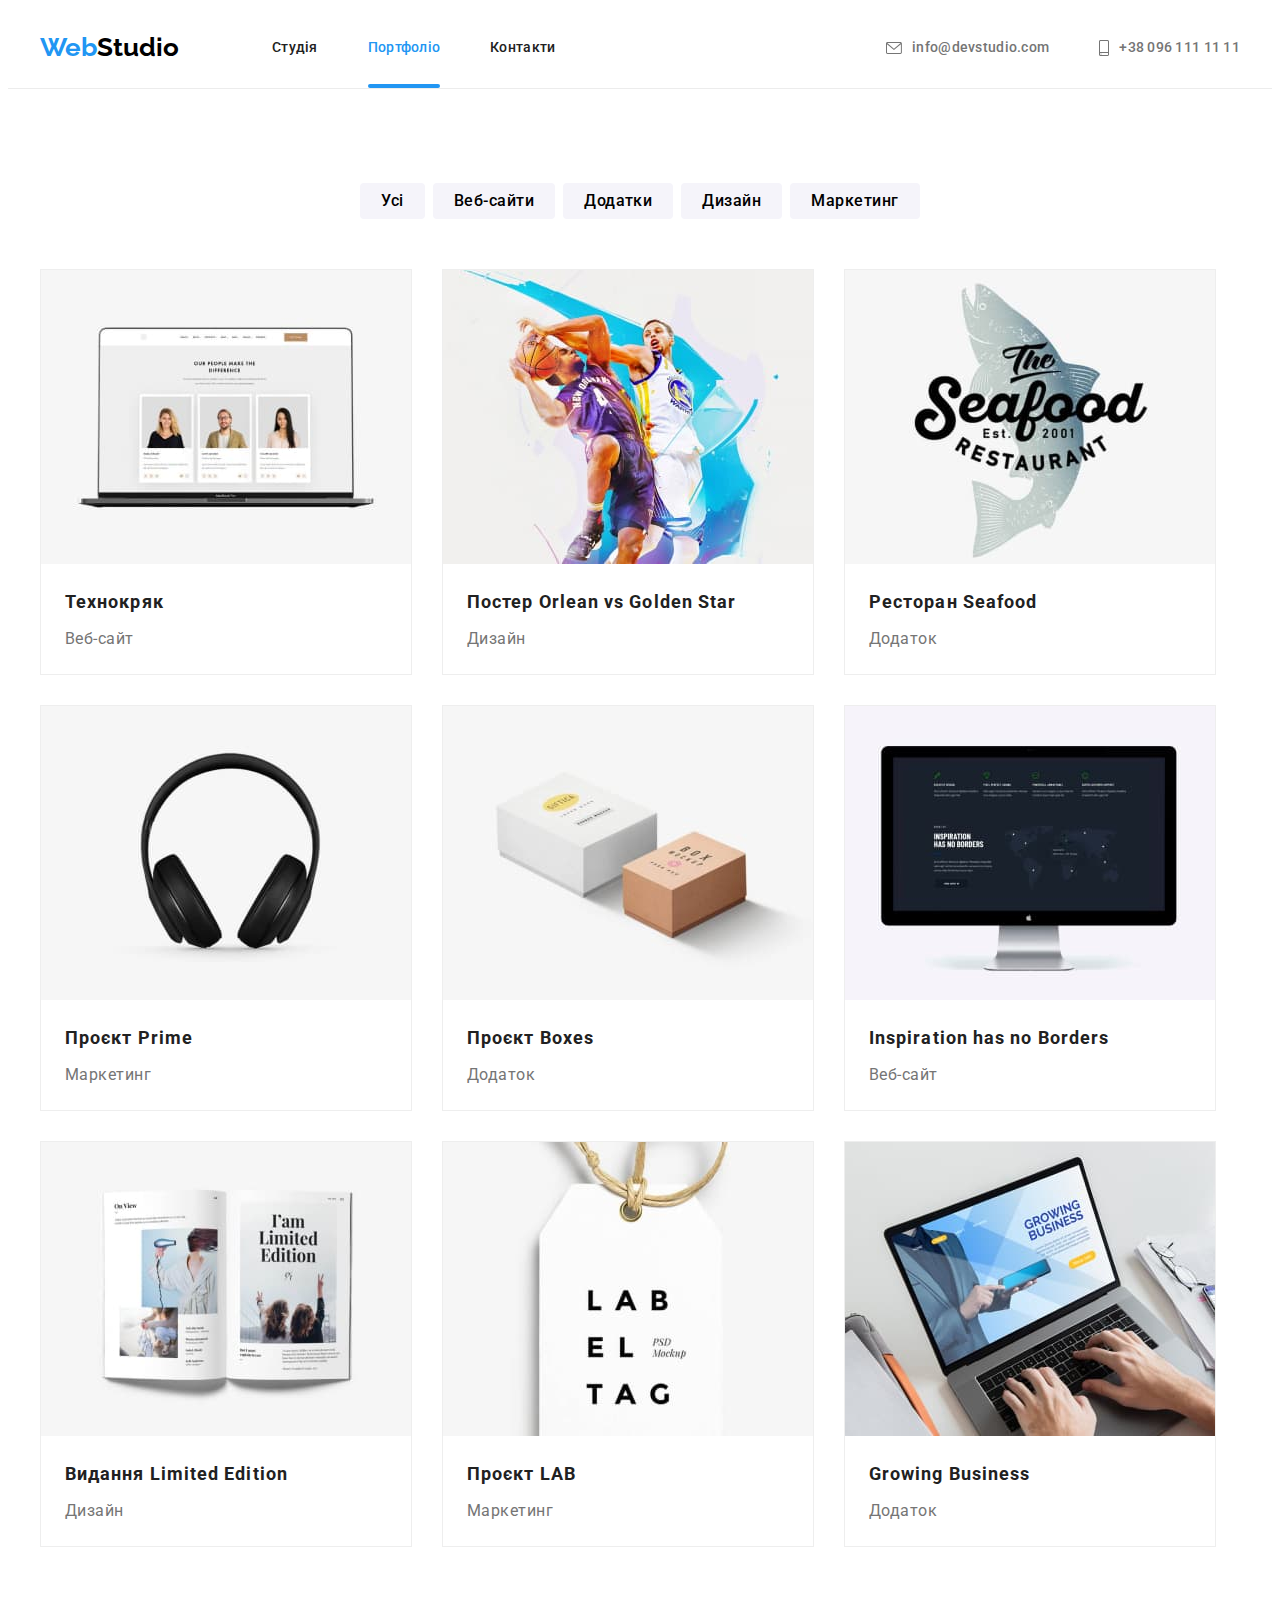
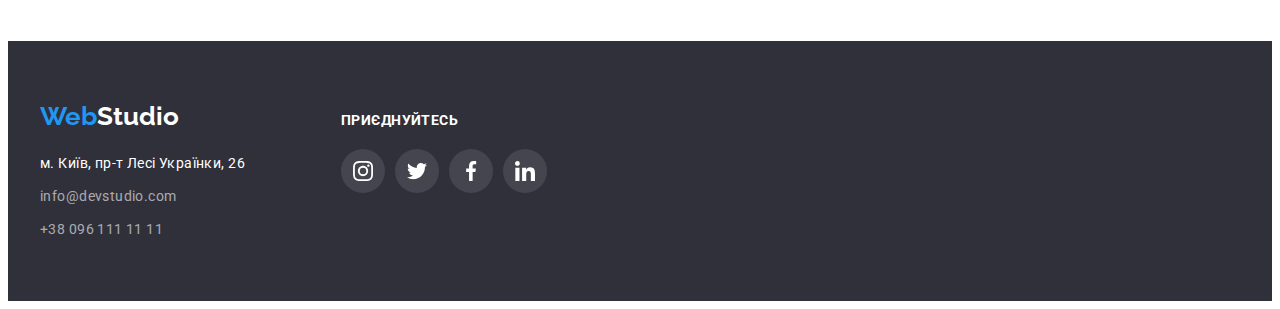
==== portfolio.html @ eac92ee5 "Initial commit" ====
<!DOCTYPE html>
<html lang="uk">
  <head>
    <meta charset="UTF-8" />
    <meta http-equiv="X-UA-Compatible" content="IE=edge" />
    <meta name="viewport" content="width=device-width, initial-scale=1.0" />
    <title>WebStudio</title>

    <!-- fonts -->
    <link rel="preconnect" href="https://fonts.googleapis.com" />
    <link rel="preconnect" href="https://fonts.gstatic.com" crossorigin />
    <link
      href="https://fonts.googleapis.com/css2?family=Raleway:wght@700&family=Roboto:wght@400;500;700;900&display=swap"
      rel="stylesheet"
    />

    <!-- normolize -->
    <link
      rel="stylesheet"
      href="https://cdnjs.cloudflare.com/ajax/libs/modern-normalize/1.1.0/modern-normalize.min.css"
      integrity="sha512-wpPYUAdjBVSE4KJnH1VR1HeZfpl1ub8YT/NKx4PuQ5NmX2tKuGu6U/JRp5y+Y8XG2tV+wKQpNHVUX03MfMFn9Q=="
      crossorigin="anonymous"
      referrerpolicy="no-referrer"
    />

    <!-- base styles -->
    <link rel="stylesheet" href="./css/styles.css" />
  </head>

  <body>
    <!--heder-->
    <header class="header">
      <div class="container">
        <nav class="header-nav">
          <a href="./index.html" class="logo" lang="en"> <span class="accent">Web</span>Studio</a>
          <ul class="site-nav">
            <li class="item"><a href="./index.html" class="link-nav">Студія</a></li>
            <li class="item"><a href="./portfolio.html" class="link-nav current">Портфоліо</a></li>
            <li class="item"><a href="./" class="link-nav">Контакти</a></li>
          </ul>
        </nav>

        <ul class="contact-heder">
          <li class="item">
            <a href="mailto:info@devstudio.com" class="link header-contact">
              <svg class="header-icon" width="16" height="12">
                <use href="./images/icons.svg#icon-envelope"></use>
              </svg>
              info@devstudio.com</a
            >
          </li>
          <li class="item">
            <a href="tel:+380961111111" class="link header-contact">
              <svg class="header-icon" width="10" height="16">
                <use href="./images/icons.svg#icon-smartphone"></use>
              </svg>
              +38 096 111 11 11</a
            >
          </li>
        </ul>
      </div>
    </header>

    <main>
      <!--section Наші роботи, сховати-->
      <section class="section">
        <div class="container">
          <h1 class="visually-hidden">Наші роботи</h1>

          <ul class="portfolio">
            <li class="item"><button type="button" class="portfolio-button">Усі</button></li>
            <li class="item"><button type="button" class="portfolio-button">Веб-сайти</button></li>
            <li class="item"><button type="button" class="portfolio-button">Додатки</button></li>
            <li class="item"><button type="button" class="portfolio-button">Дизайн</button></li>
            <li class="item"><button type="button" class="portfolio-button">Маркетинг</button></li>
          </ul>

          <ul class="project">
            <li class="item">
              <a class="project-link" href="" target="_blank" rel="noopener noreferrer">
                <div class="project-thumb">
                  <img src="./images/portfolio/img1.jpg" alt="Технохряк" width="370" height="294" />
                  <div class="overlay">
                    <div class="overlay-text">
                      Ресурс пропонує комплексні пропозиції з різним рівнем функціоналу та сервісів.
                      Все це дозволить відвідувачу отримати вичерпні відомості про компанію чи
                      приватну особу.
                    </div>
                  </div>
                </div>
                <div class="project-description">
                  <h2 class="name">Технокряк</h2>
                  <p class="type">Веб-сайт</p>
                </div>
              </a>
            </li>

            <li class="item">
              <a class="project-link" href="" target="_blank" rel="noopener noreferrer">
                <div class="project-thumb">
                  <img src="./images/portfolio/img2.jpg" alt="Постер" width="370" height="294" />
                  <div class="overlay">
                    <div class="overlay-text">
                      Ресурс пропонує комплексні пропозиції з різним рівнем функціоналу та сервісів.
                      Все це дозволить відвідувачу отримати вичерпні відомості про компанію чи
                      приватну особу.
                    </div>
                  </div>
                </div>
                <div class="project-description">
                  <h2 class="name">Постер <span lang="en">Orlean vs Golden Star</span></h2>
                  <p class="type">Дизайн</p>
                </div>
              </a>
            </li>

            <li class="item">
              <a class="project-link" href="" target="_blank" rel="noopener noreferrer">
                <div class="project-thumb">
                  <img src="./images/portfolio/img3.jpg" alt="ІРесторан" width="370" height="294" />
                  <div class="overlay">
                    <div class="overlay-text">
                      Ресурс пропонує комплексні пропозиції з різним рівнем функціоналу та сервісів.
                      Все це дозволить відвідувачу отримати вичерпні відомості про компанію чи
                      приватну особу.
                    </div>
                  </div>
                </div>
                <div class="project-description">
                  <h2 class="name">Ресторан<span lang="en"> Seafood</span></h2>
                  <p class="type">Додаток</p>
                </div>
              </a>
            </li>

            <li class="item">
              <a class="project-link" href="" target="_blank" rel="noopener noreferrer">
                <div class="project-thumb">
                  <img
                    src="./images/portfolio/img4.jpg"
                    alt="Проєкт Прайм"
                    width="370"
                    height="294"
                  />
                  <div class="overlay">
                    <div class="overlay-text">
                      Ресурс пропонує комплексні пропозиції з різним рівнем функціоналу та сервісів.
                      Все це дозволить відвідувачу отримати вичерпні відомості про компанію чи
                      приватну особу.
                    </div>
                  </div>
                </div>
                <div class="project-description">
                  <h2 class="name">Проєкт<span lang="en"> Prime</span></h2>
                  <p class="type">Маркетинг</p>
                </div>
              </a>
            </li>

            <li class="item">
              <a class="project-link" href="" target="_blank" rel="noopener noreferrer">
                <div class="project-thumb">
                  <img
                    src="./images/portfolio/img5.jpg"
                    alt="Проєкт Боксес"
                    width="370"
                    height="294"
                  />
                  <div class="overlay">
                    <div class="overlay-text">
                      Ресурс пропонує комплексні пропозиції з різним рівнем функціоналу та сервісів.
                      Все це дозволить відвідувачу отримати вичерпні відомості про компанію чи
                      приватну особу.
                    </div>
                  </div>
                </div>
                <div class="project-description">
                  <h2 class="name">Проєкт<span lang="en"> Boxes</span></h2>
                  <p class="type">Додаток</p>
                </div>
              </a>
            </li>

            <li class="item">
              <a class="project-link" href="" target="_blank" rel="noopener noreferrer">
                <div class="project-thumb">
                  <img
                    src="./images/portfolio/img6.jpg"
                    alt="Натхнення без кордонів"
                    width="370"
                    height="294"
                  />
                  <div class="overlay">
                    <div class="overlay-text">
                      Ресурс пропонує комплексні пропозиції з різним рівнем функціоналу та сервісів.
                      Все це дозволить відвідувачу отримати вичерпні відомості про компанію чи
                      приватну особу.
                    </div>
                  </div>
                </div>
                <div class="project-description">
                  <h2 class="name" lang="en">Inspiration has no Borders</h2>
                  <p class="type">Веб-сайт</p>
                </div>
              </a>
            </li>

            <li class="item">
              <a class="project-link" href="" target="_blank" rel="noopener noreferrer">
                <div class="project-thumb">
                  <img src="./images/portfolio/img7.jpg" alt="Видання" width="370" height="294" />
                  <div class="overlay">
                    <div class="overlay-text">
                      Ресурс пропонує комплексні пропозиції з різним рівнем функціоналу та сервісів.
                      Все це дозволить відвідувачу отримати вичерпні відомості про компанію чи
                      приватну особу.
                    </div>
                  </div>
                </div>
                <div class="project-description">
                  <h2 class="name">Видання <span lang="en">Limited Edition</span></h2>
                  <p class="type">Дизайн</p>
                </div>
              </a>
            </li>

            <li class="item">
              <a class="project-link" href="" target="_blank" rel="noopener noreferrer">
                <div class="project-thumb">
                  <img
                    src="./images/portfolio/img8.jpg"
                    alt="Проєкт ЛАБ"
                    width="370"
                    height="294"
                  />
                  <div class="overlay">
                    <div class="overlay-text">
                      Ресурс пропонує комплексні пропозиції з різним рівнем функціоналу та сервісів.
                      Все це дозволить відвідувачу отримати вичерпні відомості про компанію чи
                      приватну особу.
                    </div>
                  </div>
                </div>
                <div class="project-description">
                  <h2 class="name">Проєкт <span lang="en">LAB</span></h2>
                  <p class="type">Маркетинг</p>
                </div>
              </a>
            </li>

            <li class="item">
              <a class="project-link" href="" target="_blank" rel="noopener noreferrer">
                <div class="project-thumb">
                  <img
                    src="./images/portfolio/img9.jpg"
                    alt="Зростаючий бізнес"
                    width="370"
                    height="294"
                  />
                  <div class="overlay">
                    <div class="overlay-text">
                      Ресурс пропонує комплексні пропозиції з різним рівнем функціоналу та сервісів.
                      Все це дозволить відвідувачу отримати вичерпні відомості про компанію чи
                      приватну особу.
                    </div>
                  </div>
                </div>
                <div class="project-description">
                  <h2 class="name" lang="en">Growing Business</h2>
                  <p class="type">Додаток</p>
                </div>
              </a>
            </li>
          </ul>
        </div>
      </section>
    </main>

    <!--footer-->
    <footer class="footer">
      <div class="container footer-items">
        <div class="address-items">
          <a href="./index.html" class="logo" lang="en"> <span class="accent">Web</span>Studio</a>
          <address>
            <ul class="address-footer">
              <li><a href="" class="sity">м. Київ, пр-т Лесі Українки, 26</a></li>
              <li>
                <a href="mailto:info@devstudio.com" class="mail-tel">info@devstudio.com</a>
              </li>
              <li><a href="tel:+380961111111" class="mail-tel">+38 096 111 11 11</a></li>
            </ul>
          </address>
        </div>
        <div class="cocials-footer">
          <p class="cocials-invyte">приєднуйтесь</p>
          <ul class="cocials">
            <li>
              <a
                class="cocials-link"
                href="https://www.instagram.com/"
                target="_blank"
                rel="noopener noreferrer"
                aria-label="іконка Інстаграм"
              >
                <svg class="cocials-icon" width="20" height="20">
                  <use href="./images/icons.svg#icon-instagram"></use>
                </svg>
              </a>
            </li>

            <li>
              <a
                class="cocials-link"
                href="https://twitter.com/"
                target="_blank"
                rel="noopener noreferrer"
                aria-label="іконка Твіттер"
              >
                <svg class="cocials-icon" width="20" height="20">
                  <use href="./images/icons.svg#icon-twitter"></use>
                </svg>
              </a>
            </li>

            <li>
              <a
                class="cocials-link"
                href="https://www.facebook.com/"
                target="_blank"
                rel="noopener noreferrer"
                aria-label="іконка Фейсбук"
              >
                <svg class="cocials-icon" width="20" height="20">
                  <use href="./images/icons.svg#icon-facebook"></use>
                </svg>
              </a>
            </li>

            <li>
              <a
                class="cocials-link"
                href="https://www.linkedin.com/"
                target="_blank"
                rel="noopener noreferrer"
                aria-label="іконка Лінкедін"
              >
                <svg class="cocials-icon" width="20" height="20">
                  <use href="./images/icons.svg#icon-linkedin"></use>
                </svg>
              </a>
            </li>
          </ul>
        </div>
      </div>
    </footer>
  </body>
</html>
---- css/styles.css ----
:root {
  --primary-text-color: #212121;
  --paragraf-text-color: #757575;
  --accent-color: #2196f3;
  --contrast-color: #ffffff;
  --background-color-main: #ffffff;
  --logo-color-header: #000000;
  --background-color-black: #2f303a;
  --background-color-gray: #f5f4fa;
  --border-card-project: 1px solid #eeeeee;
  --icon-color: #afb1b8;
  --duration: 250ms;
  --timing-function: cubic-bezier(0.4, 0, 0.2, 1);
}

/* ЗАГАЛЬНІ */

body {
  background-color: var(--contrast-color);
  color: var(--primary-text-color);
  font-family: 'Roboto', sans-serif;
  font-size: 14px;
}

/* РЕСЕТИ */
/* скидання стилів */
h1,
h2,
h3,
h4,
h5,
h6,
p {
  margin: 0;
}

/* усі списки */
ul {
  list-style: none;
  margin: 0;
  padding: 0;
}

/* усі посилання */
a {
  color: currentColor;
  text-decoration: none;
}

/* усі абзаци */
p {
  color: var(--paragraf-text-color);
}

/* усі картинки */
img {
  display: block;
  max-width: 100%;
  height: auto;
}

/* КОМПОНЕНТИ */

/* контейнер */
.container {
  width: 1200px;
  padding-left: 15px;
  padding-right: 15px;
  margin-left: auto;
  margin-right: auto;
}

/* усі секції */
.section {
  padding-top: 94px;
  padding-bottom: 94px;
}

/* заголовки секцій */
.section-title {
  font-size: 36px;
  line-height: 1.17;
  text-align: center;
  letter-spacing: 0.03em;

  margin-bottom: 50px;
}

/* прихований контент */
.visually-hidden {
  position: absolute;
  width: 1px;
  height: 1px;
  margin: -1px;
  border: 0;
  padding: 0;

  white-space: nowrap;
  clip-path: inset(100%);
  clip: rect(0 0 0 0);
  overflow: hidden;
}

/* ОКРЕМІ */

/* ХЕДЕР */

.header {
  border-bottom: 1px solid #ececec;
}

.header .container {
  display: flex;
  align-items: center;
}

.header-nav {
  display: flex;
  align-items: center;
}

/* лого */
.logo {
  display: block;
  margin-right: 93px;

  color: var(--logo-color-header);
  font-family: 'Raleway', sans-serif;
  font-weight: 700;
  font-size: 26px;
  line-height: 1.2;
  text-decoration: none;

  transition: color var(--duration) var(--timing-function);
}

.accent {
  color: var(--accent-color);
}

.logo:hover,
.logo:focus {
  color: var(--accent-color);
}

/* навігація хедер*/
.site-nav {
  display: flex;
  gap: 50px;
}

.link-nav {
  position: relative;

  display: inline-block;
  padding-top: 32px;
  padding-bottom: 32px;

  font-weight: 500;
  line-height: 1.14;
  letter-spacing: 0.02em;

  transition-property: color;
  transition-duration: var(--duration);
  transition-timing-function: var(--timing-function);
}

.link-nav:hover,
.link-nav:focus,
.contact-heder .link:hover,
.contact-heder .link:focus {
  color: var(--accent-color);
}

.link-nav:hover::after,
.link-nav:focus::after {
  content: '';
  display: block;

  position: absolute;
  bottom: 0;

  width: 100%;
  height: 4px;
  border-radius: 2px;
  background-color: var(--accent-color);
}

/* занятие */
.link-nav::after {
  content: '';
  display: block;
  transition: background-color var(--duration) var(--timing-function);
}

/* активна сторінка */
.current {
  color: var(--accent-color);
}

.link-nav.current::after {
  position: absolute;
  bottom: 0;

  content: '';
  display: block;

  width: 100%;
  height: 4px;
  border-radius: 2px;

  background-color: var(--accent-color);
}

/* контакти хедер */
.contact-heder {
  display: flex;
  margin-left: auto;

  color: var(--paragraf-text-color);

  transition: color var(--duration) var(--timing-function);
}

.contact-heder .link {
  display: flex;
  padding-top: 32px;
  padding-bottom: 32px;

  font-weight: 500;
  line-height: 1.14;
  letter-spacing: 0.02em;
}

.contact-heder .item + .item {
  margin-left: 50px;
}

.header-icon {
  fill: currentColor;
}

.header-contact {
  display: flex;
  align-items: center;
  gap: 10px;
}

/* герой */

.hero {
  padding-top: 200px;
  padding-bottom: 200px;
  max-width: 1600px;
  max-height: 600px;
  margin-right: auto;
  margin-left: auto;

  text-align: center;

  background-color: #c4c4c4;
  background-image: linear-gradient(to right, rgba(47, 48, 58, 0.4), rgba(47, 48, 58, 0.4)),
    url(../images/studio/background-hero.jpg);

  background-position: center;
  background-size: cover;
  background-repeat: no-repeat;
}

.hero-content {
  width: 696px;
  margin-left: auto;
  margin-right: auto;
}

.hero-title {
  color: var(--contrast-color);
  font-weight: 900;
  font-size: 44px;
  line-height: 1.36;
  letter-spacing: 0.06em;
  text-transform: uppercase;

  margin-bottom: 30px;
}

.hero-button {
  padding: 9px 31px;
  border-radius: 4px;
  border: none;

  color: var(--contrast-color);
  background-color: var(--accent-color);
  font-family: inherit;
  font-weight: 700;
  font-size: 16px;
  line-height: 1.9;
  letter-spacing: 0.06em;

  cursor: pointer;

  transition-property: color, background-color;
  transition-duration: var(--duration);
  transition-timing-function: var(--timing-function);
}

.hero-button:hover,
.hero-button:focus {
  color: var(--accent-color);
  background-color: var(--contrast-color);
}

/* СЕКЦІЇ */

/* особливості */
.specifik {
  padding-bottom: 0;
}

.specifik-list {
  display: flex;
  justify-content: space-between;
}

.specifik-list > .item {
  width: 270px;
}

.specifik-picture {
  display: flex;
  margin-bottom: 30px;
  width: 270px;
  height: 120px;
  align-items: center;
  justify-content: center;

  background-color: var(--background-color-gray);
  border-radius: 4px;
}

.specifik-title {
  font-size: 14px;
  line-height: 1.14;
  letter-spacing: 0.03em;
  text-transform: uppercase;

  margin-bottom: 10px;
}

.specifik-text {
  line-height: 1.7;
  letter-spacing: 0.03em;
}

/* про нас */
.about {
  display: flex;
  justify-content: space-between;
}

.section-title > .item {
  gap: 30px;
}
.about-foto {
  position: relative;
}

.about-foto-shadow {
  position: absolute;
  bottom: 0;
  left: 0;

  display: flex;
  align-items: center;
  justify-content: center;
  width: 100%;
  height: 79px;
  background-color: rgba(47, 48, 58, 0.8);
}

.about-foto-shadow > p {
  font-weight: 700;
  line-height: 1.2;
  letter-spacing: 0.03em;
  text-transform: uppercase;

  color: var(--contrast-color);
}

/* наша команда */
.our-team {
  background-color: var(--background-color-gray);
  margin-left: auto;
  margin-right: auto;
}

.team-name {
  font-weight: 500;
  font-size: 16px;
  line-height: 1.2;
  text-align: center;
  letter-spacing: 0.03em;

  margin-top: 30px;
  margin-bottom: 10px;
}
.team-job {
  font-size: 16px;
  line-height: 1.2;
  text-align: center;
  letter-spacing: 0.03em;
  margin-bottom: 16px;
}

.team {
  display: flex;
  gap: 30px;
}

.team > .item {
  padding-bottom: 30px;
  background-color: var(--background-color-main);
  box-shadow: 0px 1px 3px rgba(0, 0, 0, 0.12), 0px 1px 1px rgba(0, 0, 0, 0.14),
    0px 2px 1px rgba(0, 0, 0, 0.2);
  border-radius: 0px 0px 4px 4px;
}

/* соціальні мережі */
.cocials {
  display: flex;
  justify-content: center;
  align-items: center;
  gap: 10px;
}

.cocials-link {
  display: flex;
  justify-content: center;
  align-items: center;
  width: 44px;
  height: 44px;
  border-radius: 50%;
  background-color: var(--background-color-main);
  color: var(--icon-color);

  transition-property: color, background-color;
  transition-duration: var(--duration);
  transition-timing-function: var(--timing-function);
}

.cocials-icon {
  fill: currentColor;
}

.cocials-link:hover,
.cocials-link:focus {
  color: var(--contrast-color);
  background-color: var(--accent-color);
}

/* постійні клієнти */

.clients-logo {
  display: flex;
  gap: 30px;
  align-items: center;
}

.clients-link {
  display: flex;
  justify-content: center;
  align-items: center;

  border: 1px solid var(--icon-color);
  border-radius: 4px;
  width: 170px;
  height: 92px;

  background-color: var(--background-color-main);
  color: var(--icon-color);

  transition-property: color, border;
  transition-duration: var(--duration);
  transition-timing-function: var(--timing-function);
}

.icon-client {
  fill: currentColor;
}

.clients-link:hover,
.clients-link:focus {
  color: var(--accent-color);
  border: 1px solid var(--accent-color);
}

/* ФУТЕР */

/* загальні для футера */
.footer {
  padding-top: 60px;
  padding-bottom: 60px;

  background-color: var(--background-color-black);
}

.footer-items {
  display: flex;
  align-items: baseline;
}

/* адреса футер */
.address-items {
  display: flex;
  flex-direction: column;
  row-gap: 20px;
  min-width: 231px;
  margin-right: 70px;
}

/* лого футер */
footer .logo {
  display: block;
  margin-right: 0;

  color: var(--contrast-color);
}

/* контакти футер */
.address-footer {
  display: flex;
  flex-direction: column;
  gap: 9px;

  font-style: normal;
}

.sity {
  display: inline-block;

  color: var(--contrast-color);
  line-height: 1.7;
  letter-spacing: 0.03em;
}

.mail-tel {
  display: inline-block;

  color: rgba(255, 255, 255, 0.6);
  line-height: 1.7;
  letter-spacing: 0.03em;

  transition-property: color, background-color;
  transition-duration: var(--duration);
  transition-timing-function: var(--timing-function);
}

.mail-tel:hover,
.mail-tel:focus {
  color: var(--accent-color);
  background-color: inherit;
}

/* соціальні мережі футер */
.cocials-footer {
  display: flex;
  flex-direction: column;
  row-gap: 20px;
}

.cocials-invyte {
  display: block;
}

.cocials-footer > p {
  font-weight: 700;
  line-height: 1.14;
  letter-spacing: 0.03em;
  text-transform: uppercase;

  color: var(--contrast-color);
}

.cocials-footer .cocials {
  display: flex;
  justify-content: flex-start;

  gap: 10px;
}

.cocials-footer .cocials-link {
  display: flex;
  justify-content: center;
  align-items: center;
  width: 44px;
  height: 44px;
  border-radius: 50%;
  background-color: rgba(255, 255, 255, 0.1);

  color: var(--contrast-color);
}

.cocials-link:hover,
.cocials-link:focus {
  background-color: var(--accent-color);
}

/* модальне вікно */
.backdrop {
  position: fixed;
  top: 0;
  left: 0;

  width: 100%;
  height: 100%;

  background-color: rgba(0, 0, 0, 0.2);

  transition-property: opacity, visibility;
  transition-duration: var(--duration);
  transition-timing-function: var(--timing-function);
}

.backdrop.is-hidden {
  opacity: 0;
  visibility: hidden;
  pointer-events: none;
}

.modal {
  position: absolute;
  top: 50%;
  left: 50%;

  transform: translate(-50%, -50%) scale(1);
  width: 528px;
  height: 581px;
  /* width: 300px;
  height: 300px; */

  background-color: var(--background-color-main);
  box-shadow: 0px 1px 3px rgba(0, 0, 0, 0.12), 0px 1px 1px rgba(0, 0, 0, 0.14),
    0px 2px 1px rgba(0, 0, 0, 0.2);
  border-radius: 4px;

  transition-property: opacity, transform, scale;
  transition-duration: var(--duration);
  transition-timing-function: var(--timing-function);
}

/* модальне вікно по Ярославу */
/* .backdrop.is-hidden .modal {
  opacity: 0;
  transform: translate(-50%, -70%);
} */

/* модальне вікно по Олександру */
.backdrop.is-hidden .modal {
  opacity: 0;
  transform: translate(-50%, -50%) scale(1.2);
}

.modal-btn {
  position: absolute;

  top: 8px;
  right: 8px;

  width: 30px;
  height: 30px;

  padding: 0;

  background-color: var(--background-color-main);
  border: 1px solid rgba(0, 0, 0, 0.1);
  border-radius: 50%;

  display: inline-flex;
  justify-content: center;
  align-items: center;

  cursor: pointer;
}

/* ПОРТФОЛІО */

/* портфоліо кнопки */
.portfolio {
  display: flex;
  justify-content: center;
  margin-bottom: 50px;
  gap: 8px;
}

.portfolio-button {
  padding: 5px 21px;
  border-radius: 4px;
  border: none;

  font-family: inherit;
  font-weight: 500;
  font-size: 16px;
  line-height: 1.6;
  letter-spacing: 0.03em;
  background-color: var(--background-color-gray);

  cursor: pointer;

  transition-property: color, background-color, box-shadow;
  transition-duration: var(--duration);
  transition-timing-function: var(--timing-function);
}

.portfolio-button:hover,
.portfolio-button:focus {
  color: var(--contrast-color);
  background-color: var(--accent-color);

  box-shadow: 0px 3px 1px rgba(0, 0, 0, 0.1), 0px 1px 2px rgba(0, 0, 0, 0.08),
    0px 2px 2px rgba(0, 0, 0, 0.12);
}

/* портфоліо зразки */
.project {
  display: flex;
  flex-wrap: wrap;
  gap: 30px;
}

.project-link {
  display: block;
  width: 370px;
  border: var(--border-card-project);

  transition-property: box-shadow;
  transition-duration: var(--duration);
  transition-timing-function: var(--timing-function);
}

.project-link:focus,
.project-link:hover {
  box-shadow: 0px 1px 1px rgba(0, 0, 0, 0.12), 0px 4px 4px rgba(0, 0, 0, 0.06),
    1px 4px 6px rgba(0, 0, 0, 0.16);
}

.project-link:focus .overlay,
.project-link:hover .overlay {
  transform: translateY(0);
}

.project-description {
  padding: 20px 24px;
}

.project .name {
  margin-bottom: 4px;

  font-size: 18px;
  line-height: 2;
  letter-spacing: 0.06em;
}

.project .type {
  font-size: 16px;
  line-height: 1.88;
  letter-spacing: 0.03em;
}

.project-thumb {
  position: relative;
  overflow: hidden;
}

.overlay {
  position: absolute;

  transform: translateY(100%);

  width: 100%;
  height: 100%;
  top: 0;
  left: 0;

  padding: 63px 24px;
  display: flex;
  align-items: center;
  /* text-align: center; */
  background-color: rgba(33, 150, 243, 0.9);

  transition-property: transform;
  transition-duration: var(--duration);
  transition-timing-function: var(--timing-function);
}

.overlay-text {
  font-weight: 400;
  font-size: 18px;
  line-height: 1.56;
  letter-spacing: 0.03em;

  color: var(--contrast-color);
}
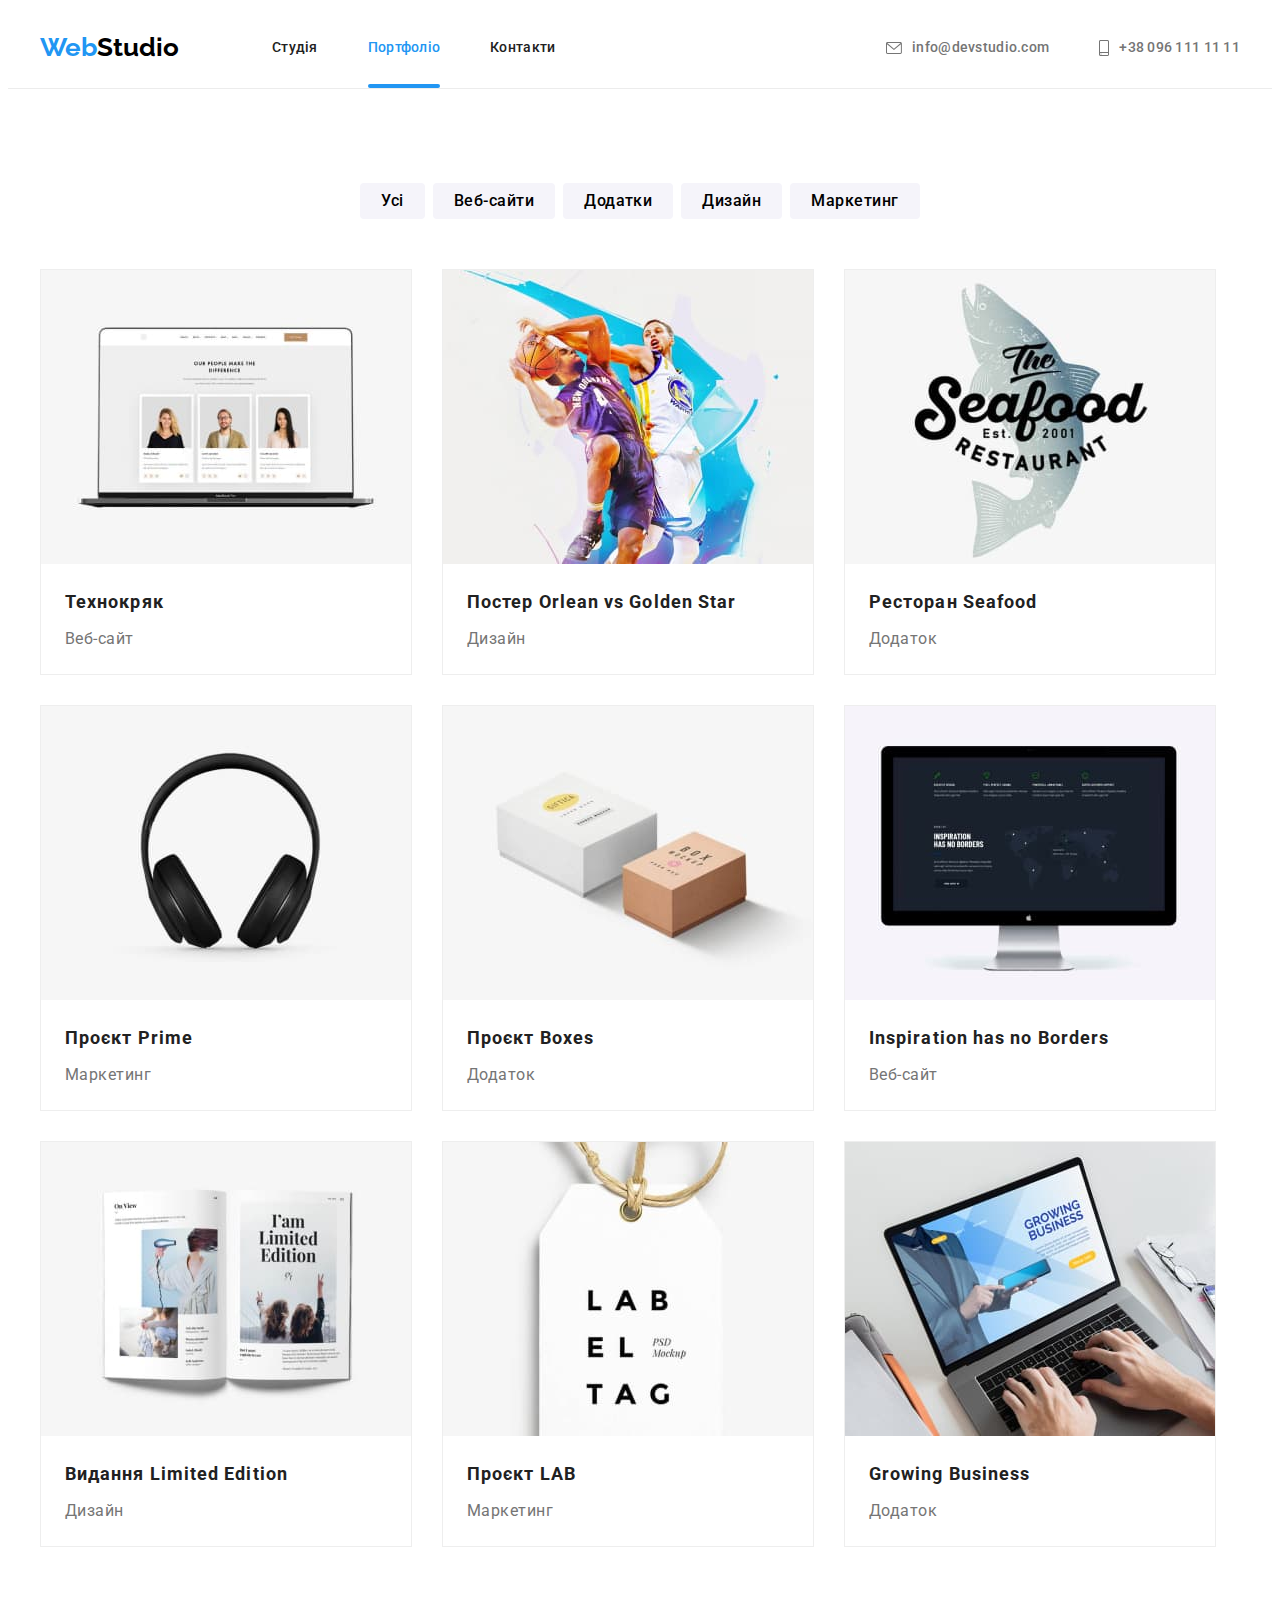
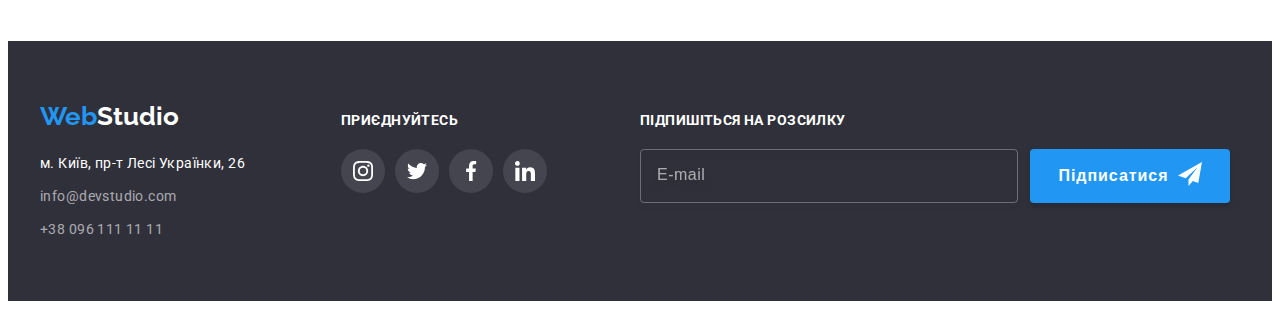
==== commit d258aece: "ДЗ к сдаче" ====
--- a/portfolio.html
+++ b/portfolio.html
@@ -62,7 +62,7 @@
     </header>
 
     <main>
-      <!--section Наші роботи, сховати-->
+      <!--Наші роботи, сховати-->
       <section class="section">
         <div class="container">
           <h1 class="visually-hidden">Наші роботи</h1>
@@ -291,6 +291,7 @@
             </ul>
           </address>
         </div>
+
         <div class="cocials-footer">
           <p class="cocials-invyte">приєднуйтесь</p>
           <ul class="cocials">
@@ -351,6 +352,26 @@
             </li>
           </ul>
         </div>
+
+        <div class="footer-form">
+          <p class="subscription">Підпишіться на розсилку</p>
+          <div class="footer-form-subscription">
+            <label>
+              <input
+                class="subscription-email"
+                type="email"
+                name="subscription_email"
+                placeholder="E-mail"
+              />
+            </label>
+            <button class="subscription-form-button" type="submit">
+              <span class="subscription-form-button-text">Підписатися</span>
+              <svg class="subscription-form-icon" width="24" height="24">
+                <use href="./images/icons.svg#icon-footer-send"></use>
+              </svg>
+            </button>
+          </div>
+        </div>
       </div>
     </footer>
   </body>
--- a/css/styles.css
+++ b/css/styles.css
@@ -9,6 +9,7 @@
   --background-color-gray: #f5f4fa;
   --border-card-project: 1px solid #eeeeee;
   --icon-color: #afb1b8;
+  --modal-icon-color-main: #212121;
   --duration: 250ms;
   --timing-function: cubic-bezier(0.4, 0, 0.2, 1);
 }
@@ -23,6 +24,7 @@
 }
 
 /* РЕСЕТИ */
+
 /* скидання стилів */
 h1,
 h2,
@@ -566,6 +568,7 @@
   display: flex;
   flex-direction: column;
   row-gap: 20px;
+  margin-right: 93px;
 }
 
 .cocials-invyte {
@@ -579,13 +582,6 @@
   text-transform: uppercase;
 
   color: var(--contrast-color);
-}
-
-.cocials-footer .cocials {
-  display: flex;
-  justify-content: flex-start;
-
-  gap: 10px;
 }
 
 .cocials-footer .cocials-link {
@@ -603,6 +599,128 @@
 .cocials-link:hover,
 .cocials-link:focus {
   background-color: var(--accent-color);
+}
+
+/* форма підписки футер */
+
+.footer-form {
+  display: flex;
+  flex-direction: column;
+  row-gap: 20px;
+}
+
+.footer-form-subscription {
+  display: flex;
+  gap: 12px;
+}
+
+.subscription {
+  font-weight: 700;
+  line-height: 1.14;
+  letter-spacing: 0.03em;
+  text-transform: uppercase;
+
+  color: var(--contrast-color);
+}
+
+.subscription-email {
+  display: block;
+  width: 358px;
+  height: 50px;
+  padding-left: 16px;
+  outline: unset;
+
+  color: var(--contrast-color);
+
+  background-color: transparent;
+  border: 1px solid rgba(255, 255, 255, 0.3);
+  filter: drop-shadow(0px 4px 4px rgba(0, 0, 0, 0.15));
+  border-radius: 4px;
+
+  transition: border-color var(--duration) var(--timing-function);
+}
+
+.subscription-email::placeholder {
+  font-weight: 400;
+  font-size: 16px;
+  line-height: 1.25;
+  display: flex;
+  align-items: center;
+  letter-spacing: 0.03em;
+
+  color: rgba(255, 255, 255, 0.6);
+}
+
+.subscription-email:focus {
+  border-color: var(--accent-color);
+}
+
+.subscription-form-button {
+  position: relative;
+
+  /* display: flex;
+  gap: 10px; */
+  width: 200px;
+
+  font-weight: 700;
+  font-size: 16px;
+  line-height: 1.88;
+  justify-content: center;
+  align-items: center;
+
+  text-align: start;
+
+  letter-spacing: 0.06em;
+  color: var(--contrast-color);
+  background-color: var(--accent-color);
+
+  outline: none;
+  border: none;
+  box-shadow: 0px 4px 4px rgba(0, 0, 0, 0.15);
+  border-radius: 4px;
+
+  cursor: pointer;
+
+  transition-property: color, background-color, border;
+  transition-duration: var(--duration);
+  transition-timing-function: var(--timing-function);
+
+  padding-left: 28px;
+  padding-right: 28px;
+}
+
+.subscription-form-button:hover,
+.subscription-form-button:focus {
+  color: var(--accent-color);
+  background-color: var(--contrast-color);
+  border: 1px solid var(--accent-color);
+}
+
+.subscription-form-icon {
+  fill: currentColor;
+  position: absolute;
+  top: 13px;
+  right: 28px;
+  opacity: 1;
+}
+
+.subscription-form-button:focus .subscription-form-icon {
+  transform: translate(100px, -60px);
+  opacity: 0;
+  transition: transform 300ms ease-out, opacity 300ms var(--timing-function) 100ms;
+}
+
+.subscription-form-button-text {
+  display: block;
+  position: absolute;
+  top: 50%;
+  left: 50%;
+  transform: translate(-65%, -50%);
+}
+
+.subscription-form-button:focus .subscription-form-button-text {
+  transform: translate(-50%, -50%);
+  transition: transform 300ms ease-out;
 }
 
 /* модальне вікно */
@@ -635,8 +753,6 @@
   transform: translate(-50%, -50%) scale(1);
   width: 528px;
   height: 581px;
-  /* width: 300px;
-  height: 300px; */
 
   background-color: var(--background-color-main);
   box-shadow: 0px 1px 3px rgba(0, 0, 0, 0.12), 0px 1px 1px rgba(0, 0, 0, 0.14),
@@ -646,6 +762,8 @@
   transition-property: opacity, transform, scale;
   transition-duration: var(--duration);
   transition-timing-function: var(--timing-function);
+
+  padding: 40px;
 }
 
 /* модальне вікно по Ярославу */
@@ -682,6 +800,175 @@
   cursor: pointer;
 }
 
+.modal-btn:hover,
+.modal-btn:focus {
+  fill: var(--accent-color);
+}
+
+/* форма модальне вікно */
+
+.modal-form-strong {
+  display: block;
+
+  margin-bottom: 12px;
+
+  font-size: 20px;
+  line-height: 1.15;
+  text-align: center;
+  letter-spacing: 0.03em;
+}
+
+.modal-form-group {
+  margin-bottom: 20px;
+}
+
+.modal-form-label {
+  font-weight: 400;
+  font-size: 12px;
+  line-height: 14px;
+  letter-spacing: 0.01em;
+
+  color: var(--paragraf-text-color);
+
+  margin-bottom: 4px;
+
+  display: block;
+}
+
+.modal-form-input {
+  display: block;
+  width: 100%;
+  height: 40px;
+  padding-left: 42px;
+
+  border: 1px solid rgba(33, 33, 33, 0.2);
+  border-radius: 4px;
+  outline: 1px solid transparent;
+  outline-offset: -1px;
+  transition: outline var(--duration) var(--timing-function);
+}
+
+.modal-form-input:focus {
+  outline-color: var(--accent-color);
+}
+
+.modal-form-wrapper {
+  position: relative;
+  margin-bottom: 10px;
+}
+
+.modal-form-icon {
+  position: absolute;
+  top: 50%;
+  left: 12px;
+  transform: translateY(-50%);
+  fill: var(--modal-icon-color-main);
+  transition: fill var(--duration) var(--timing-function);
+}
+
+.modal-form-input:focus + .modal-form-icon {
+  fill: var(--accent-color);
+}
+
+textarea.modal-form-input {
+  width: 100%;
+  height: 120px;
+  resize: none;
+
+  padding: 12px 16px;
+  margin-bottom: 0;
+}
+
+.modal-form-input::placeholder {
+  font-weight: 400;
+  font-size: 12px;
+  line-height: 1.67;
+  letter-spacing: 0.01em;
+
+  color: rgba(117, 117, 117, 0.5);
+}
+
+/* чекбокс */
+.modal-checkbox {
+  display: flex;
+  gap: 7px;
+  margin-bottom: 30px;
+  align-items: center;
+  justify-content: center;
+}
+
+.modal-label-checkbox {
+  display: block;
+
+  font-weight: 400;
+  line-height: 1.7;
+  letter-spacing: 0.03em;
+
+  color: var(--paragraf-text-color);
+}
+
+.modal-label-checkbox a {
+  color: var(--accent-color);
+  text-decoration: underline;
+}
+
+.uncheck {
+  opacity: 1;
+  transition: opacity var(--duration) var(--timing-function);
+}
+
+.modal-form-checkbox:checked + .modal-form-checkbox-icon .uncheck {
+  opacity: 0;
+}
+
+.check {
+  opacity: 0;
+  transition: opacity var(--duration) var(--timing-function);
+}
+
+.modal-form-checkbox:checked + .modal-form-checkbox-icon .check {
+  opacity: 1;
+}
+
+/* кнопка модальне вікно "Відправити" */
+.modal-form-button {
+  display: block;
+  padding: 10px 52px;
+  margin-right: auto;
+  margin-left: auto;
+
+  width: 200px;
+  height: 50px;
+
+  text-align: center;
+
+  font-weight: 700;
+  font-size: 16px;
+  line-height: 1.88;
+  letter-spacing: 0.06em;
+
+  background-color: var(--accent-color);
+  color: var(--contrast-color);
+  box-shadow: 0px 4px 4px rgba(0, 0, 0, 0.15);
+  border-radius: 4px;
+  border: none;
+
+  cursor: pointer;
+
+  transition-property: color, background-color, border;
+  transition-duration: var(--duration);
+  transition-timing-function: var(--timing-function);
+
+  animation: heartbeat 5s ease-in-out infinite both;
+}
+
+.modal-form-button:hover,
+.modal-form-button:focus {
+  color: var(--accent-color);
+  background-color: var(--contrast-color);
+  border: 1px solid var(--accent-color);
+}
+
 /* ПОРТФОЛІО */
 
 /* портфоліо кнопки */
@@ -800,3 +1087,29 @@
 
   color: var(--contrast-color);
 }
+
+/* АНІМАЦІЯ */
+
+@keyframes heartbeat {
+  from {
+    transform: scale(1);
+    transform-origin: center center;
+    animation-timing-function: ease-out;
+  }
+  10% {
+    transform: scale(0.96);
+    animation-timing-function: ease-in;
+  }
+  17% {
+    transform: scale(0.98);
+    animation-timing-function: ease-out;
+  }
+  33% {
+    transform: scale(0.95);
+    animation-timing-function: ease-in;
+  }
+  45% {
+    transform: scale(1);
+    animation-timing-function: ease-out;
+  }
+}
